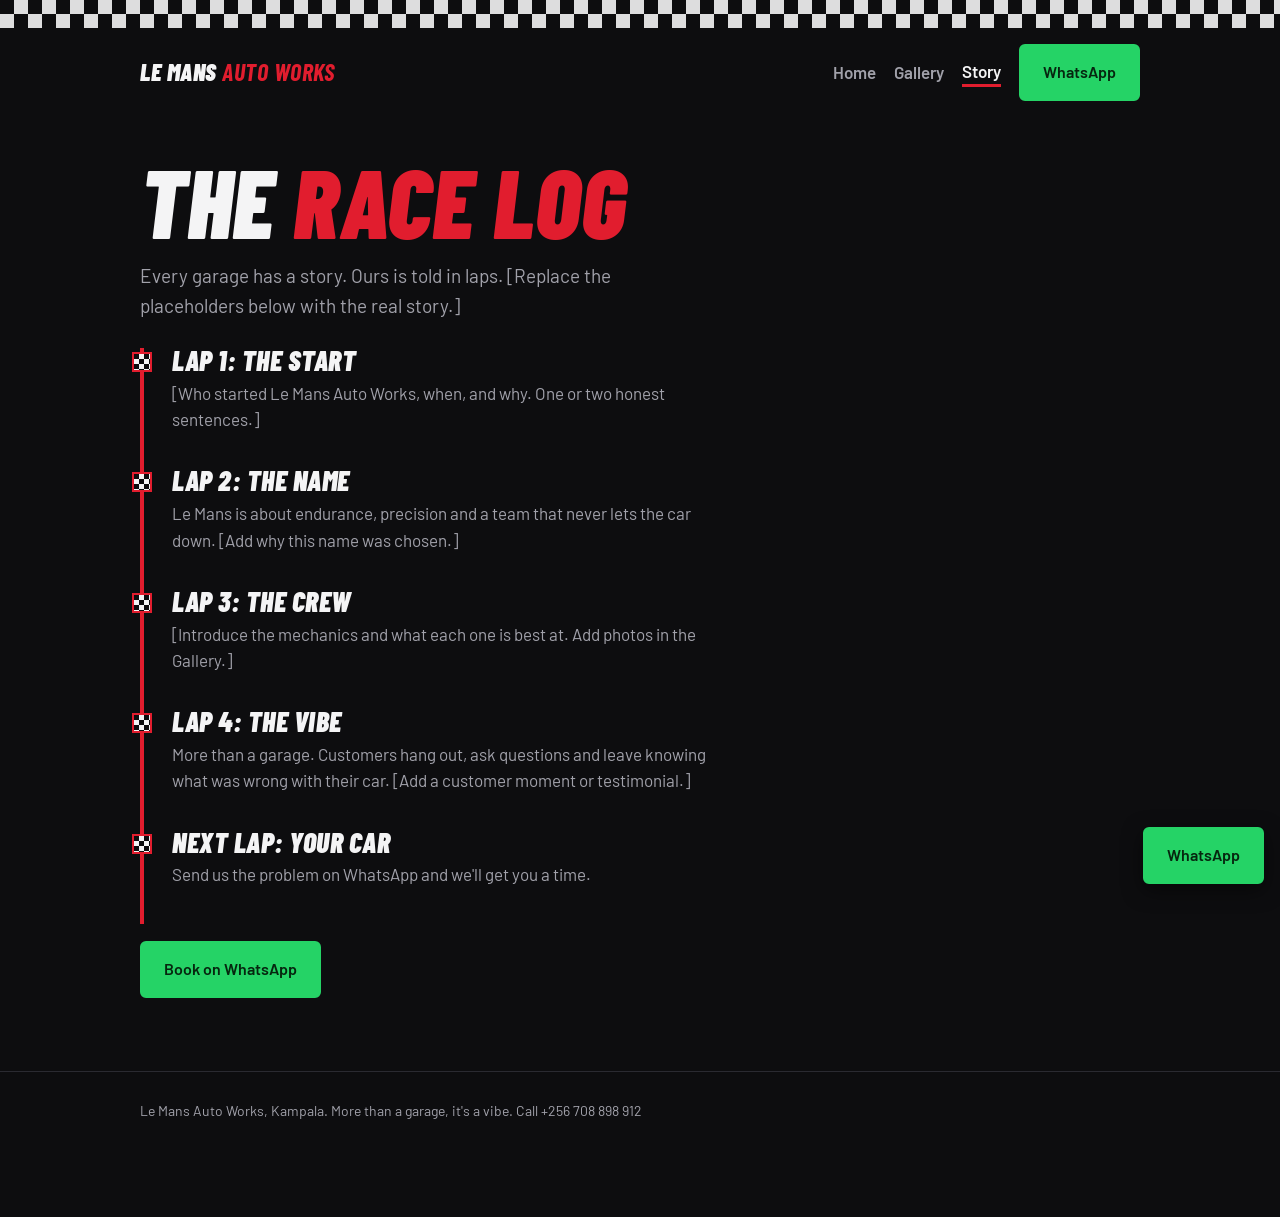
==== story.html @ 5553fe6b "v1.2" ====
<!DOCTYPE html><html lang="en"><head><meta charset="utf-8"><meta name="viewport" content="width=device-width, initial-scale=1, viewport-fit=cover"><link rel="preconnect" href="https://fonts.googleapis.com"><link href="https://fonts.googleapis.com/css2?family=Barlow+Condensed:ital,wght@1,800;1,900&family=Barlow:wght@400;500;600&display=swap" rel="stylesheet"><link rel="stylesheet" href="style.css"><title>Our story | Le Mans Auto Works</title></head><body>
<div class="flag" aria-hidden="true"></div>
<header class="wrap"><nav>
<a class="logo d" href="index.html">Le Mans <b>Auto Works</b></a>
<div class="links"><a href="index.html">Home</a><a href="gallery.html">Gallery</a><a href="story.html" aria-current="page">Story</a><a class="btn wa" href="https://wa.me/256708898912?text=Hi%20Le%20Mans%2C%20I%27d%20like%20to%20book%20a%20service.">WhatsApp</a></div>
</nav></header>
<main><div class="wrap" style="padding-top:40px;padding-bottom:56px">
<h1 class="d" style="font-size:clamp(48px,10vw,96px);margin:0 0 16px">The <span style="color:var(--red)">race log</span></h1>
<p class="lead">Every garage has a story. Ours is told in laps. [Replace the placeholders below with the real story.]</p>
<ol class="log">
<li><h3 class="d">Lap 1: The start</h3><p>[Who started Le Mans Auto Works, when, and why. One or two honest sentences.]</p></li>
<li><h3 class="d">Lap 2: The name</h3><p>Le Mans is about endurance, precision and a team that never lets the car down. [Add why this name was chosen.]</p></li>
<li><h3 class="d">Lap 3: The crew</h3><p>[Introduce the mechanics and what each one is best at. Add photos in the Gallery.]</p></li>
<li><h3 class="d">Lap 4: The vibe</h3><p>More than a garage. Customers hang out, ask questions and leave knowing what was wrong with their car. [Add a customer moment or testimonial.]</p></li>
<li><h3 class="d">Next lap: Your car</h3><p>Send us the problem on WhatsApp and we'll get you a time.</p></li>
</ol>
<p><a class="btn wa" href="https://wa.me/256708898912?text=Hi%20Le%20Mans%2C%20I%27d%20like%20to%20book%20a%20service.">Book on WhatsApp</a></p>
</div></main>
<footer><div class="wrap">Le Mans Auto Works, Kampala. More than a garage, it&#39;s a vibe. Call +256 708 898 912</div></footer><a class="btn wa float" href="https://wa.me/256708898912" aria-label="Chat on WhatsApp">WhatsApp</a></body></html>
---- style.css ----
:root{--bg:#0d0d0f;--panel:#17171b;--line:#2a2a31;--text:#f4f4f5;--muted:#a1a1aa;--red:#e11d2e;--red-d:#a80f1d;--wa:#25d366;box-sizing:border-box;padding-top:env(safe-area-inset-top,0px);padding-bottom:env(safe-area-inset-bottom,0px)}
@media (prefers-color-scheme:dark){:root:not([data-theme="light"]){--bg:#0d0d0f;--text:#f4f4f5}}
:root[data-theme="dark"]{--bg:#0d0d0f;--text:#f4f4f5}
html{scroll-padding-top:env(safe-area-inset-top,0px);scroll-behavior:smooth}
*,*::before,*::after{box-sizing:inherit}
body{margin:0;background:var(--bg);color:var(--text);font:400 17px/1.55 Barlow,system-ui,sans-serif}
.d{font-family:"Barlow Condensed","Arial Narrow",Impact,sans-serif;font-style:italic;font-weight:900;text-transform:uppercase;line-height:.92;letter-spacing:.5px}
.wrap{max-width:1040px;margin:0 auto;padding:0 20px}
.flag{height:28px;background:conic-gradient(var(--text) 25%,var(--bg) 0 50%,var(--text) 0 75%,var(--bg) 0) 0 0/28px 28px;opacity:.9}
nav{display:flex;justify-content:space-between;align-items:center;gap:12px;padding:16px 0;flex-wrap:wrap}
.logo{font-size:24px;color:var(--text);text-decoration:none}.logo b{color:var(--red)}
.links{display:flex;gap:18px;align-items:center}
.links a:not(.btn){color:var(--muted);text-decoration:none;font-weight:600}
.links a[aria-current]{color:var(--text);border-bottom:3px solid var(--red)}
.btn{display:inline-block;padding:14px 22px;border-radius:6px;font-weight:600;text-decoration:none;color:#fff;background:var(--red);border:2px solid var(--red);cursor:pointer;font-family:inherit;font-size:16px}
.btn:hover{background:var(--red-d)}
.btn.wa{background:var(--wa);border-color:var(--wa);color:#06260f}
.btn.ghost{background:none;border-color:var(--line);color:var(--text)}
a:focus-visible,.btn:focus-visible{outline:3px solid #fff;outline-offset:3px}
.hero{padding:56px 0 64px}
.hero h1{font-size:clamp(56px,13vw,132px);margin:0 0 22px}
.hero h1 span{display:block}.hero h1 .r{color:var(--red)}
.hero p,.lead{max-width:540px;color:var(--muted);font-size:19px;margin:0 0 28px}
.cta{display:flex;flex-wrap:wrap;gap:12px}
h2{font-size:clamp(34px,6vw,54px);margin:0 0 28px}
section{padding:56px 0;border-top:1px solid var(--line)}
.grid{display:grid;grid-template-columns:repeat(auto-fit,minmax(220px,1fr));gap:16px}
.card{background:var(--panel);border-left:4px solid var(--red);padding:20px}
.card h3{margin:0 0 6px;font-size:22px}.card p{margin:0;color:var(--muted);font-size:16px}
.split{display:grid;grid-template-columns:repeat(auto-fit,minmax(280px,1fr));gap:28px;align-items:start}
.panel{background:var(--panel);padding:24px;border-radius:6px}
.panel ul{margin:14px 0 20px;padding-left:20px;color:var(--muted)}
form{display:grid;gap:12px}
label{font-size:14px;color:var(--muted);display:grid;gap:4px}
input,select,textarea{font:inherit;color:var(--text);background:var(--bg);border:1px solid var(--line);border-radius:6px;padding:12px}
.info{color:var(--muted)}.info b{color:var(--text)}
/* gallery */
.filters{display:flex;flex-wrap:wrap;gap:8px;margin-bottom:24px}
.filters button{background:none;color:var(--muted);border:1px solid var(--line);border-radius:99px;padding:8px 16px;font:600 15px Barlow,sans-serif;cursor:pointer}
.filters button[aria-pressed="true"]{background:var(--red);border-color:var(--red);color:#fff}
.gal{display:grid;grid-template-columns:repeat(auto-fill,minmax(240px,1fr));gap:12px}
.tile{position:relative;margin:0;aspect-ratio:4/5;background:repeating-linear-gradient(45deg,var(--panel) 0 14px,#1d1d22 14px 28px);overflow:hidden;border-radius:6px}
.tile img{position:absolute;inset:0;width:100%;height:100%;object-fit:cover}
.tile figcaption{position:absolute;left:0;right:0;bottom:0;padding:28px 14px 12px;font-weight:600;background:linear-gradient(transparent,rgba(0,0,0,.85))}
.tile[hidden]{display:none}
/* story: race log */
.log{list-style:none;margin:0;padding:0;border-left:4px solid var(--red)}
.log li{padding:0 0 36px 28px;position:relative}
.log li::before{content:"";position:absolute;left:-12px;top:4px;width:20px;height:20px;background:conic-gradient(var(--text) 25%,var(--bg) 0 50%,var(--text) 0 75%,var(--bg) 0) 0 0/10px 10px;border:2px solid var(--red)}
.log h3{margin:0 0 6px;font-size:28px}.log p{margin:0;color:var(--muted);max-width:560px}
footer{padding:28px 0 96px;border-top:1px solid var(--line);color:var(--muted);font-size:14px}
.float{position:fixed;right:16px;bottom:calc(16px + env(safe-area-inset-bottom,0px));z-index:9;box-shadow:0 6px 20px rgba(0,0,0,.5)}
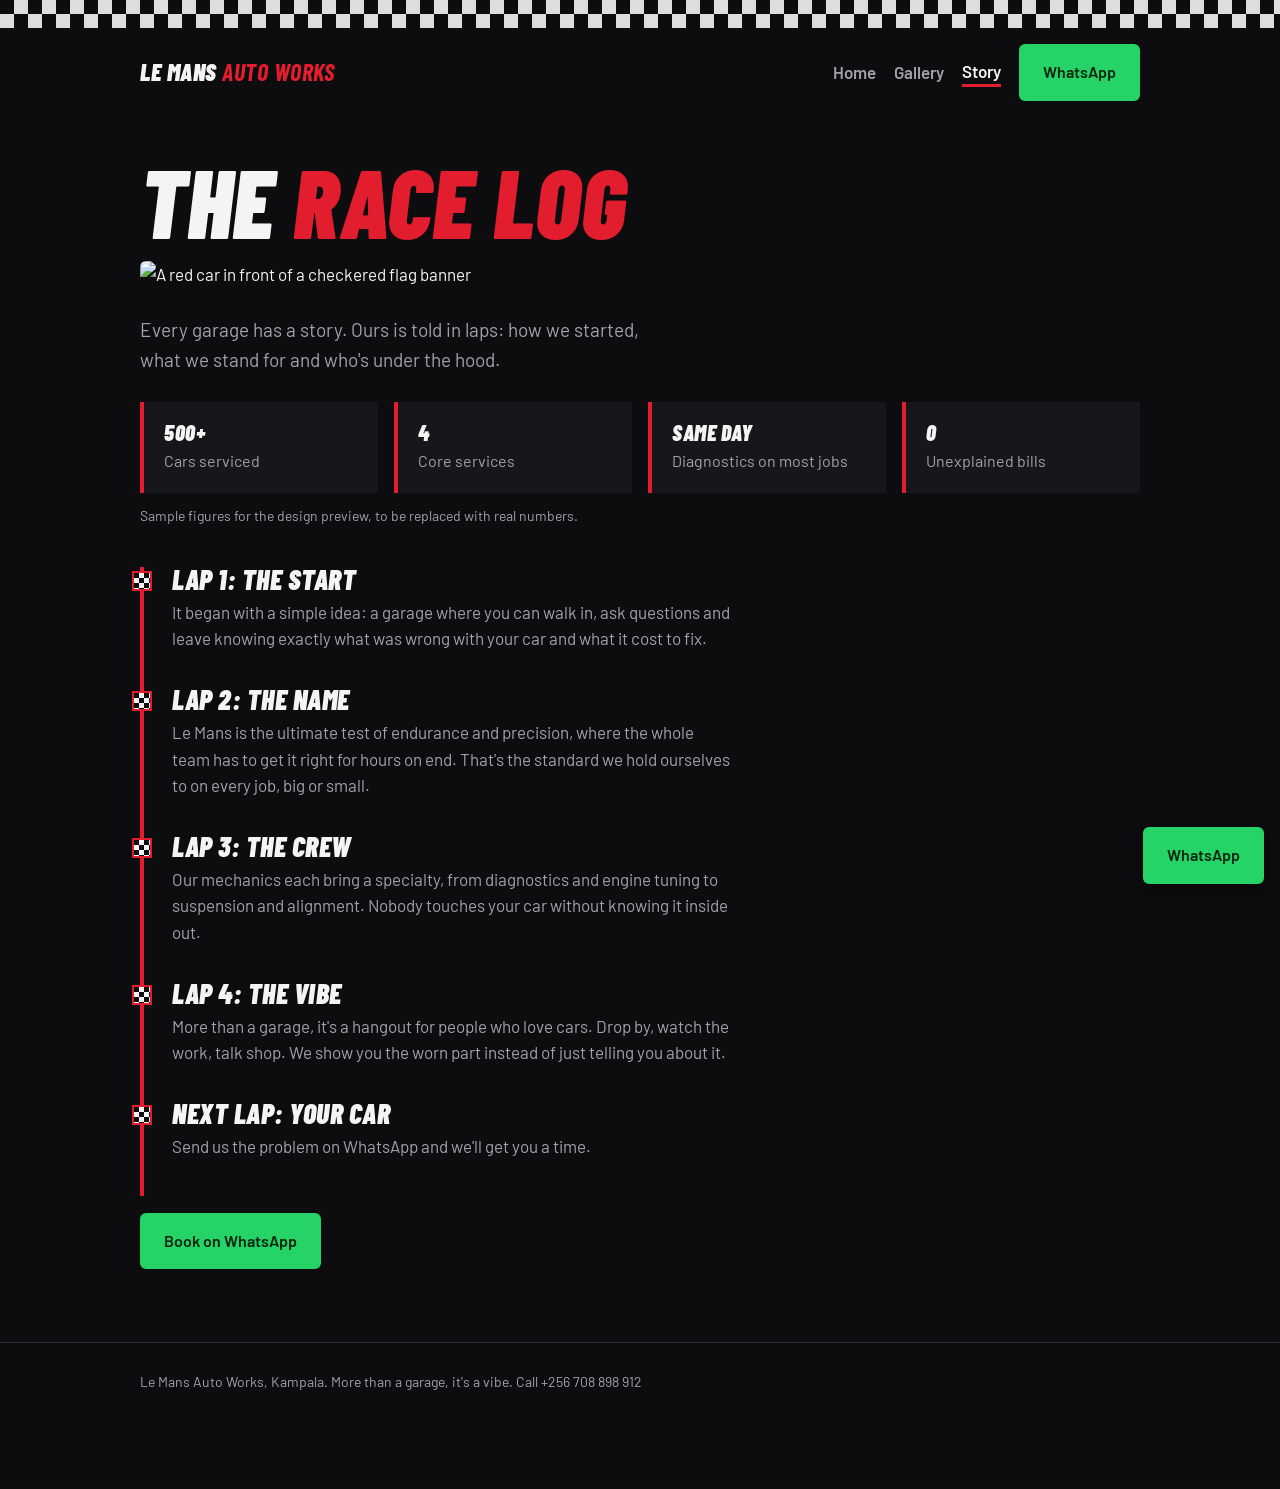
==== commit fc5cb3d5: "v1.3" ====
--- a/story.html
+++ b/story.html
@@ -6,12 +6,20 @@
 </nav></header>
 <main><div class="wrap" style="padding-top:40px;padding-bottom:56px">
 <h1 class="d" style="font-size:clamp(48px,10vw,96px);margin:0 0 16px">The <span style="color:var(--red)">race log</span></h1>
-<p class="lead">Every garage has a story. Ours is told in laps. [Replace the placeholders below with the real story.]</p>
+<img src="images/story-hero.svg" alt="A red car in front of a checkered flag banner" style="width:100%;height:auto;border-radius:6px;margin-bottom:28px;display:block">
+<p class="lead">Every garage has a story. Ours is told in laps: how we started, what we stand for and who's under the hood.</p>
+<div class="grid" style="margin-bottom:12px">
+<div class="card"><h3 class="d">500+</h3><p>Cars serviced</p></div>
+<div class="card"><h3 class="d">4</h3><p>Core services</p></div>
+<div class="card"><h3 class="d">Same day</h3><p>Diagnostics on most jobs</p></div>
+<div class="card"><h3 class="d">0</h3><p>Unexplained bills</p></div>
+</div>
+<p class="info" style="font-size:14px;margin:0 0 40px">Sample figures for the design preview, to be replaced with real numbers.</p>
 <ol class="log">
-<li><h3 class="d">Lap 1: The start</h3><p>[Who started Le Mans Auto Works, when, and why. One or two honest sentences.]</p></li>
-<li><h3 class="d">Lap 2: The name</h3><p>Le Mans is about endurance, precision and a team that never lets the car down. [Add why this name was chosen.]</p></li>
-<li><h3 class="d">Lap 3: The crew</h3><p>[Introduce the mechanics and what each one is best at. Add photos in the Gallery.]</p></li>
-<li><h3 class="d">Lap 4: The vibe</h3><p>More than a garage. Customers hang out, ask questions and leave knowing what was wrong with their car. [Add a customer moment or testimonial.]</p></li>
+<li><h3 class="d">Lap 1: The start</h3><p>It began with a simple idea: a garage where you can walk in, ask questions and leave knowing exactly what was wrong with your car and what it cost to fix.</p></li>
+<li><h3 class="d">Lap 2: The name</h3><p>Le Mans is the ultimate test of endurance and precision, where the whole team has to get it right for hours on end. That's the standard we hold ourselves to on every job, big or small.</p></li>
+<li><h3 class="d">Lap 3: The crew</h3><p>Our mechanics each bring a specialty, from diagnostics and engine tuning to suspension and alignment. Nobody touches your car without knowing it inside out.</p></li>
+<li><h3 class="d">Lap 4: The vibe</h3><p>More than a garage, it's a hangout for people who love cars. Drop by, watch the work, talk shop. We show you the worn part instead of just telling you about it.</p></li>
 <li><h3 class="d">Next lap: Your car</h3><p>Send us the problem on WhatsApp and we'll get you a time.</p></li>
 </ol>
 <p><a class="btn wa" href="https://wa.me/256708898912?text=Hi%20Le%20Mans%2C%20I%27d%20like%20to%20book%20a%20service.">Book on WhatsApp</a></p>
